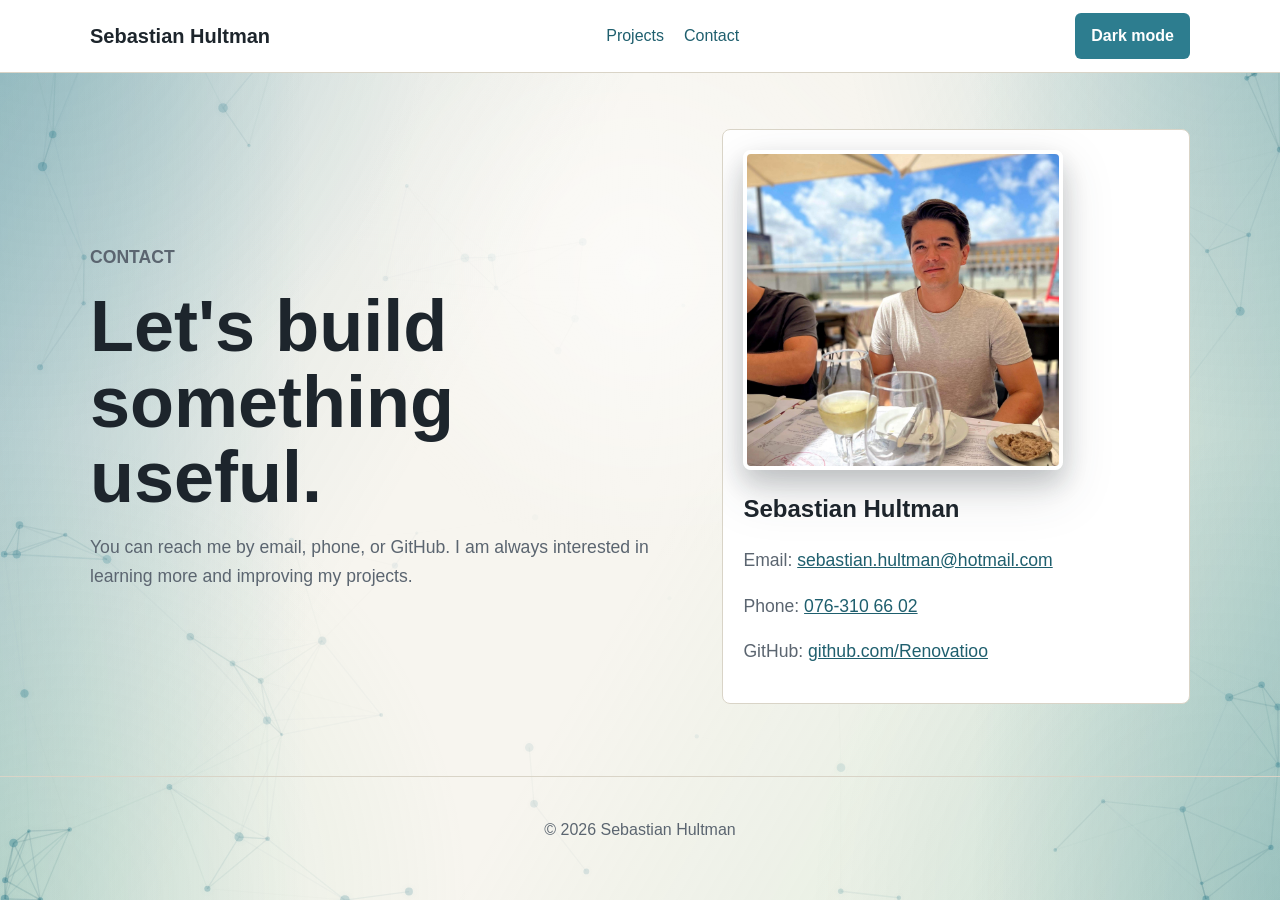
==== Codecademy/portfolio-projects/personal-portfolio-website/contact.html @ b61be83e "Balance contact footer spacing" ====
<!DOCTYPE html>
<html lang="en">
<head>
  <meta charset="UTF-8">
  <meta name="viewport" content="width=device-width, initial-scale=1.0">
  <title>Contact | Sebastian Hultman Portfolio</title>
  <link rel="stylesheet" href="styles.css?v=contact-footer-balance">
</head>
<body>
  <canvas id="background-canvas" aria-hidden="true"></canvas>

  <header>
    <nav>
      <a class="logo" href="index.html">Sebastian Hultman</a>
      <ul>
        <li><a href="index.html#projects">Projects</a></li>
        <li><a href="contact.html">Contact</a></li>
      </ul>
      <button id="theme-toggle" type="button">Dark mode</button>
    </nav>
  </header>

  <main>
    <section class="contact-page">
      <div>
        <p class="eyebrow">Contact</p>
        <h1>Let's build something useful.</h1>
        <p>
          You can reach me by email, phone, or GitHub. I am always interested
          in learning more and improving my projects.
        </p>
      </div>

      <div class="contact-card">
        <img class="profile-photo" src="images/sebastian-profile.png" alt="Portrait of Sebastian Hultman">
        <h2>Sebastian Hultman</h2>
        <p>Email: <a href="mailto:sebastian.hultman@hotmail.com">sebastian.hultman@hotmail.com</a></p>
        <p>Phone: <a href="tel:+46763106602">076-310 66 02</a></p>
        <p>GitHub: <a href="https://github.com/Renovatioo">github.com/Renovatioo</a></p>
      </div>
    </section>
  </main>

  <footer>
    <p>&copy; 2026 Sebastian Hultman</p>
  </footer>

  <script src="script.js?v=contact-footer-balance"></script>
</body>
</html>
---- Codecademy/portfolio-projects/personal-portfolio-website/styles.css ----
:root {
  --background: #f7f5ef;
  --surface: #ffffff;
  --text: #1d252c;
  --muted: #5b6570;
  --accent: #2d7d8f;
  --accent-dark: #1f5f6e;
  --line: #d9d4c7;
}

body.dark {
  --background: #182025;
  --surface: #232d33;
  --text: #f4f0e8;
  --muted: #c3c9c8;
  --accent: #8fcf9f;
  --accent-dark: #b8dfc1;
  --line: #3a454b;
}

* {
  box-sizing: border-box;
}

body {
  margin: 0;
  background: var(--background);
  color: var(--text);
  font-family: Arial, Helvetica, sans-serif;
  line-height: 1.6;
  transition: background 0.3s ease, color 0.3s ease;
}

#background-canvas {
  position: fixed;
  inset: 0;
  width: 100%;
  height: 100%;
  pointer-events: none;
  z-index: -1;
}

body::before {
  content: "";
  position: fixed;
  inset: 0;
  background:
    radial-gradient(circle at 50% 30%, rgba(255, 255, 255, 0.58), transparent 32%),
    radial-gradient(circle at 0 0, rgba(45, 125, 143, 0.22), transparent 28%),
    radial-gradient(circle at 100% 0, rgba(45, 125, 143, 0.2), transparent 28%),
    radial-gradient(circle at 0 100%, rgba(143, 207, 159, 0.2), transparent 30%),
    radial-gradient(circle at 100% 100%, rgba(45, 125, 143, 0.18), transparent 30%),
    linear-gradient(90deg, rgba(45, 125, 143, 0.24), transparent 24%, transparent 76%, rgba(45, 125, 143, 0.24)),
    linear-gradient(120deg, rgba(45, 125, 143, 0.19), transparent 38%),
    linear-gradient(300deg, rgba(143, 207, 159, 0.24), transparent 46%);
  pointer-events: none;
  z-index: -2;
}

body.dark::before {
  background:
    radial-gradient(circle at 50% 30%, rgba(255, 255, 255, 0.08), transparent 34%),
    radial-gradient(circle at 0 0, rgba(45, 125, 143, 0.24), transparent 30%),
    radial-gradient(circle at 100% 0, rgba(45, 125, 143, 0.22), transparent 30%),
    radial-gradient(circle at 0 100%, rgba(143, 207, 159, 0.14), transparent 32%),
    radial-gradient(circle at 100% 100%, rgba(45, 125, 143, 0.2), transparent 32%),
    linear-gradient(90deg, rgba(45, 125, 143, 0.22), transparent 24%, transparent 76%, rgba(45, 125, 143, 0.22)),
    linear-gradient(120deg, rgba(143, 207, 159, 0.12), transparent 38%),
    linear-gradient(300deg, rgba(45, 125, 143, 0.16), transparent 46%);
}

header {
  background: var(--surface);
  border-bottom: 1px solid var(--line);
  position: sticky;
  top: 0;
  z-index: 10;
}

nav {
  width: min(1100px, 92%);
  margin: 0 auto;
  min-height: 72px;
  display: flex;
  align-items: center;
  justify-content: space-between;
  gap: 24px;
}

.logo {
  color: var(--text);
  font-size: 1.25rem;
  font-weight: bold;
  text-decoration: none;
}

nav ul {
  display: flex;
  gap: 20px;
  margin: 0;
  padding: 0;
  list-style: none;
}

a {
  color: var(--accent-dark);
}

nav a {
  text-decoration: none;
}

nav a:hover,
.contact-card a:hover {
  text-decoration: underline;
}

button,
.button {
  border: 0;
  border-radius: 6px;
  background: var(--accent);
  color: white;
  cursor: pointer;
  display: inline-block;
  font: inherit;
  font-weight: bold;
  padding: 10px 16px;
  text-decoration: none;
  transition: background 0.2s ease, transform 0.2s ease;
}

button:hover,
.button:hover {
  background: var(--accent-dark);
  transform: translateY(-2px);
}

.hero,
.contact-page {
  width: min(1100px, 92%);
  margin: 0 auto;
  min-height: 70vh;
  display: grid;
  grid-template-columns: 1fr 0.8fr;
  align-items: center;
  gap: 48px;
  padding: 56px 0;
}

.contact-page {
  padding-bottom: 72px;
}

.hero h1,
.contact-page h1 {
  max-width: 720px;
  margin: 0;
  font-size: clamp(2.25rem, 6vw, 4.5rem);
  line-height: 1.05;
}

.hero p,
.contact-page p {
  max-width: 620px;
  color: var(--muted);
  font-size: 1.1rem;
}

.eyebrow {
  color: var(--accent-dark);
  font-weight: bold;
  letter-spacing: 0;
  text-transform: uppercase;
}

.hero img,
.contact-card img {
  width: 100%;
  max-width: 420px;
  filter: drop-shadow(0 18px 24px rgba(29, 37, 44, 0.16));
  transition: transform 0.3s ease;
}

.contact-card .profile-photo {
  aspect-ratio: 1;
  border: 4px solid var(--surface);
  border-radius: 8px;
  box-shadow: 0 12px 24px rgba(29, 37, 44, 0.18);
  display: block;
  max-width: 320px;
  object-fit: cover;
  object-position: 66% 34%;
}

.hero img:hover,
.contact-card img:hover {
  transform: translateY(-6px) rotate(1deg);
}

.about,
.projects {
  width: min(1100px, 92%);
  margin: 0 auto;
}

.about {
  padding: 12px 0 48px;
}

.about h2 {
  font-size: 2rem;
  margin: 0 0 16px;
}

.about p {
  max-width: 760px;
  color: var(--muted);
}

.projects {
  padding: 32px 0 72px;
}

.projects h2 {
  font-size: 2rem;
  margin-bottom: 24px;
}

.project-grid {
  display: grid;
  grid-template-columns: repeat(3, 1fr);
  gap: 20px;
}

.project-card,
.contact-card {
  background: var(--surface);
  border: 1px solid var(--line);
  border-radius: 8px;
  overflow: hidden;
  transition: box-shadow 0.25s ease, transform 0.25s ease;
}

.project-card:hover,
.contact-card:hover {
  box-shadow: 0 16px 32px rgba(29, 37, 44, 0.14);
  transform: translateY(-6px);
}

.project-card div,
.contact-card {
  padding: 20px;
}

.project-card img {
  width: 100%;
  display: block;
  transition: transform 0.3s ease;
}

.project-card:hover img {
  transform: scale(1.04);
}

.project-card h3,
.contact-card h2 {
  margin-bottom: 8px;
}

.tech {
  color: var(--accent-dark);
  font-weight: bold;
}

.contact-card {
  overflow-wrap: anywhere;
}

footer {
  border-top: 1px solid var(--line);
  color: var(--muted);
  padding: 24px;
  text-align: center;
}

@media (max-width: 800px) {
  nav,
  nav ul {
    flex-wrap: wrap;
  }

  .hero,
  .contact-page,
  .project-grid {
    grid-template-columns: 1fr;
  }

  .hero,
  .contact-page {
    min-height: auto;
    padding: 40px 0;
  }
}

@media (max-width: 520px) {
  nav {
    align-items: flex-start;
    flex-direction: column;
    padding: 18px 0;
  }

  nav ul {
    gap: 14px;
  }

  button,
  .button {
    width: 100%;
    text-align: center;
  }
}

@media (prefers-reduced-motion: reduce) {
  *,
  *::before,
  *::after {
    scroll-behavior: auto !important;
    transition: none !important;
  }

  .hero img:hover,
  .contact-card img:hover,
  .project-card:hover,
  .project-card:hover img,
  button:hover,
  .button:hover {
    transform: none;
  }
}
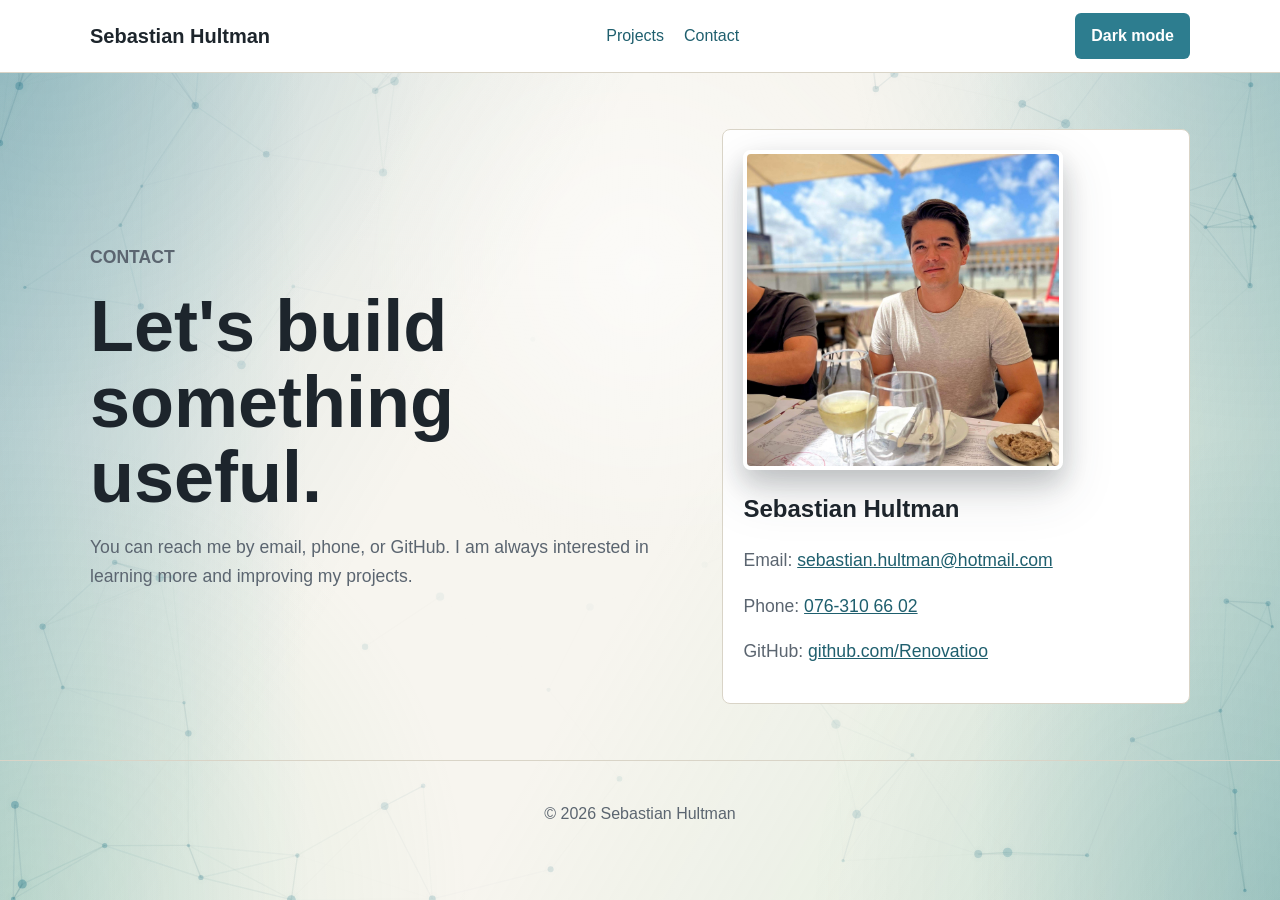
==== commit c039e870: "Slim contact footer spacing" ====
--- a/Codecademy/portfolio-projects/personal-portfolio-website/contact.html
+++ b/Codecademy/portfolio-projects/personal-portfolio-website/contact.html
@@ -4,7 +4,7 @@
   <meta charset="UTF-8">
   <meta name="viewport" content="width=device-width, initial-scale=1.0">
   <title>Contact | Sebastian Hultman Portfolio</title>
-  <link rel="stylesheet" href="styles.css?v=contact-footer-balance">
+  <link rel="stylesheet" href="styles.css?v=contact-footer-slim">
 </head>
 <body>
   <canvas id="background-canvas" aria-hidden="true"></canvas>
@@ -45,6 +45,6 @@
     <p>&copy; 2026 Sebastian Hultman</p>
   </footer>
 
-  <script src="script.js?v=contact-footer-balance"></script>
+  <script src="script.js?v=contact-footer-slim"></script>
 </body>
 </html>
--- a/Codecademy/portfolio-projects/personal-portfolio-website/styles.css
+++ b/Codecademy/portfolio-projects/personal-portfolio-website/styles.css
@@ -148,10 +148,6 @@
   padding: 56px 0;
 }
 
-.contact-page {
-  padding-bottom: 72px;
-}
-
 .hero h1,
 .contact-page h1 {
   max-width: 720px;
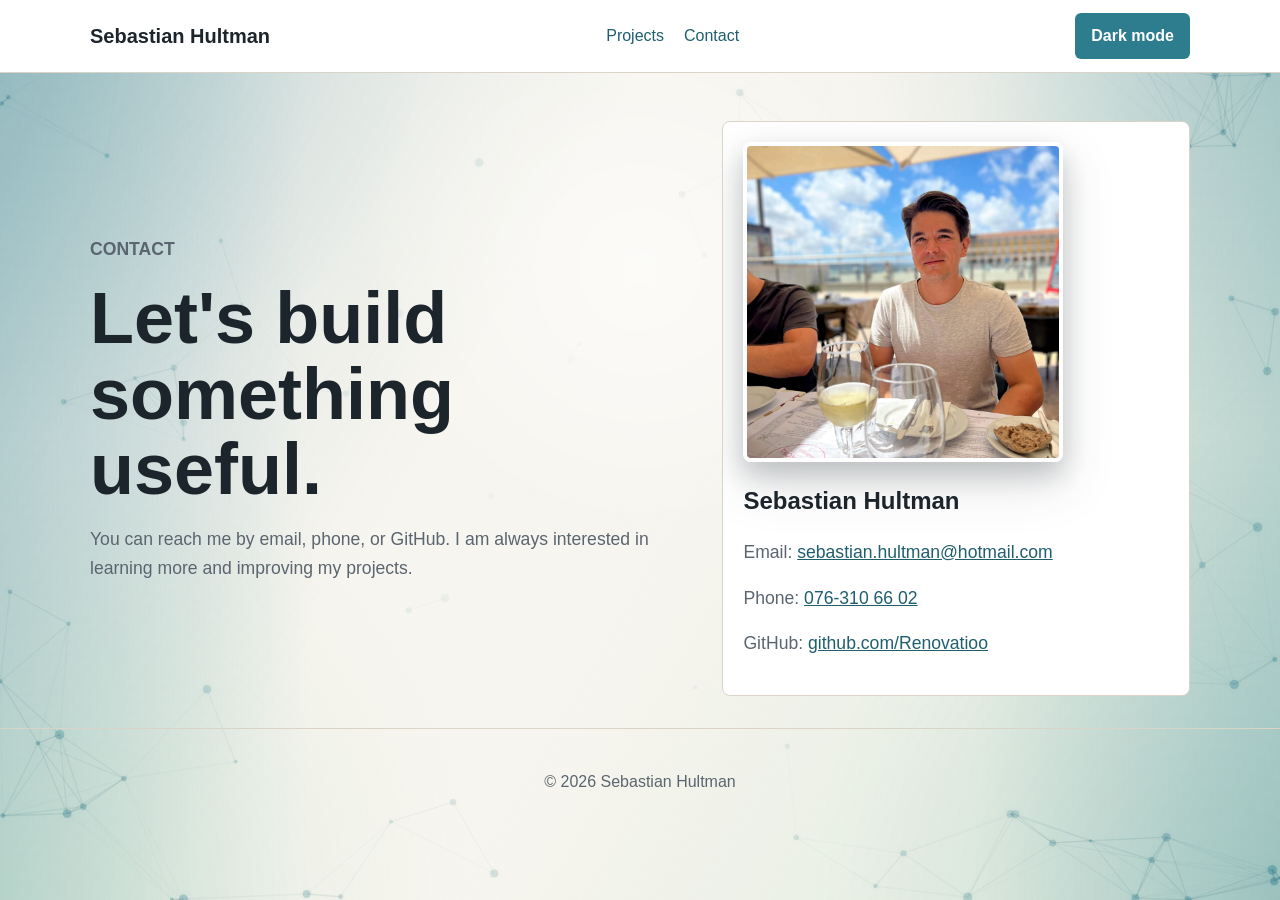
==== commit d5c90a8c: "Compact contact page footer area" ====
--- a/Codecademy/portfolio-projects/personal-portfolio-website/contact.html
+++ b/Codecademy/portfolio-projects/personal-portfolio-website/contact.html
@@ -4,7 +4,7 @@
   <meta charset="UTF-8">
   <meta name="viewport" content="width=device-width, initial-scale=1.0">
   <title>Contact | Sebastian Hultman Portfolio</title>
-  <link rel="stylesheet" href="styles.css?v=contact-footer-slim">
+  <link rel="stylesheet" href="styles.css?v=contact-compact-section">
 </head>
 <body>
   <canvas id="background-canvas" aria-hidden="true"></canvas>
@@ -45,6 +45,6 @@
     <p>&copy; 2026 Sebastian Hultman</p>
   </footer>
 
-  <script src="script.js?v=contact-footer-slim"></script>
+  <script src="script.js?v=contact-compact-section"></script>
 </body>
 </html>
--- a/Codecademy/portfolio-projects/personal-portfolio-website/styles.css
+++ b/Codecademy/portfolio-projects/personal-portfolio-website/styles.css
@@ -140,12 +140,19 @@
 .contact-page {
   width: min(1100px, 92%);
   margin: 0 auto;
-  min-height: 70vh;
   display: grid;
   grid-template-columns: 1fr 0.8fr;
   align-items: center;
   gap: 48px;
   padding: 56px 0;
+}
+
+.hero {
+  min-height: 70vh;
+}
+
+.contact-page {
+  padding: 48px 0 32px;
 }
 
 .hero h1,
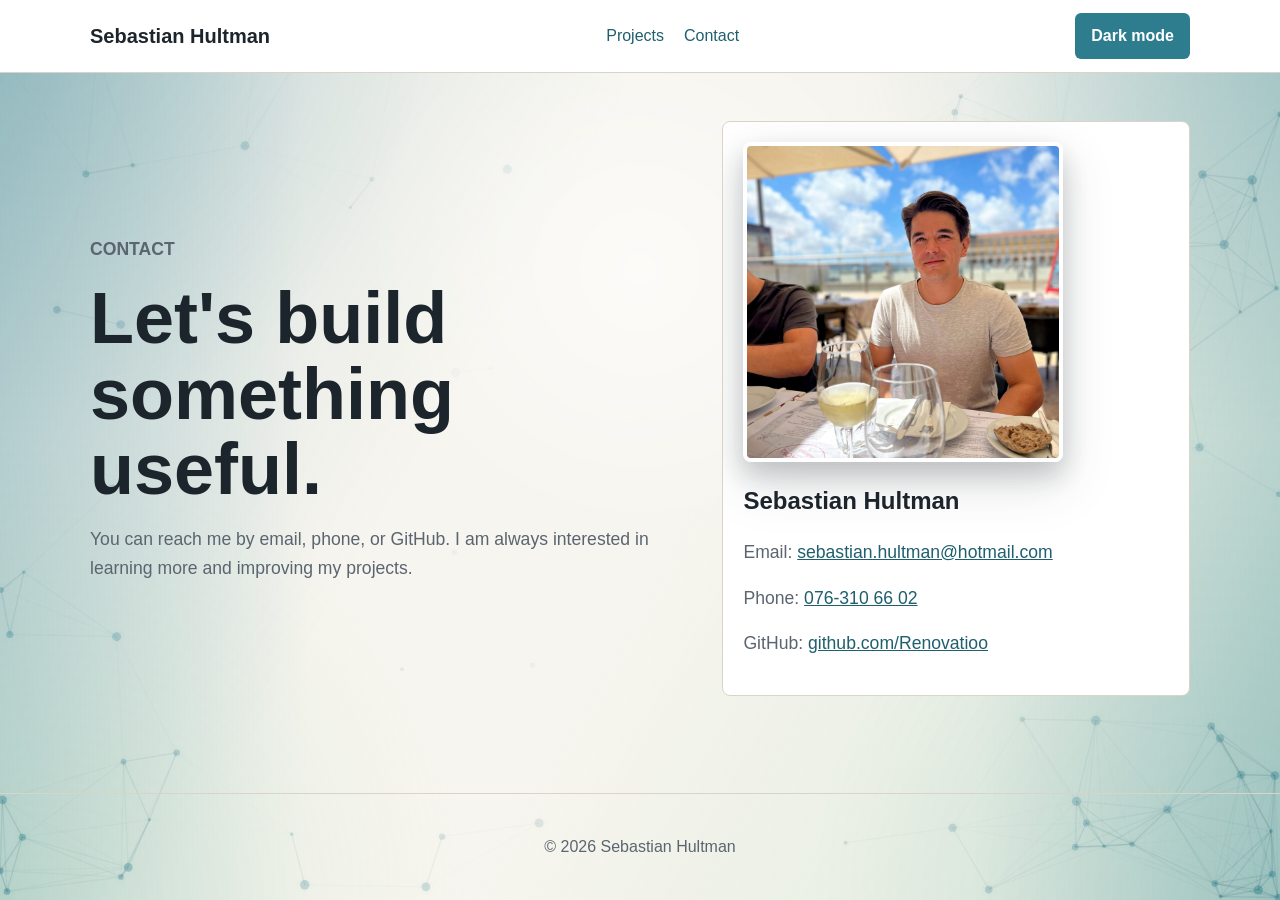
==== commit 525b949c: "Keep footer at bottom on short pages" ====
--- a/Codecademy/portfolio-projects/personal-portfolio-website/contact.html
+++ b/Codecademy/portfolio-projects/personal-portfolio-website/contact.html
@@ -4,7 +4,7 @@
   <meta charset="UTF-8">
   <meta name="viewport" content="width=device-width, initial-scale=1.0">
   <title>Contact | Sebastian Hultman Portfolio</title>
-  <link rel="stylesheet" href="styles.css?v=contact-compact-section">
+  <link rel="stylesheet" href="styles.css?v=footer-bottom-layout">
 </head>
 <body>
   <canvas id="background-canvas" aria-hidden="true"></canvas>
@@ -45,6 +45,6 @@
     <p>&copy; 2026 Sebastian Hultman</p>
   </footer>
 
-  <script src="script.js?v=contact-compact-section"></script>
+  <script src="script.js?v=footer-bottom-layout"></script>
 </body>
 </html>
--- a/Codecademy/portfolio-projects/personal-portfolio-website/styles.css
+++ b/Codecademy/portfolio-projects/personal-portfolio-website/styles.css
@@ -26,9 +26,16 @@
   margin: 0;
   background: var(--background);
   color: var(--text);
+  display: flex;
+  flex-direction: column;
   font-family: Arial, Helvetica, sans-serif;
   line-height: 1.6;
+  min-height: 100vh;
   transition: background 0.3s ease, color 0.3s ease;
+}
+
+main {
+  flex: 1;
 }
 
 #background-canvas {
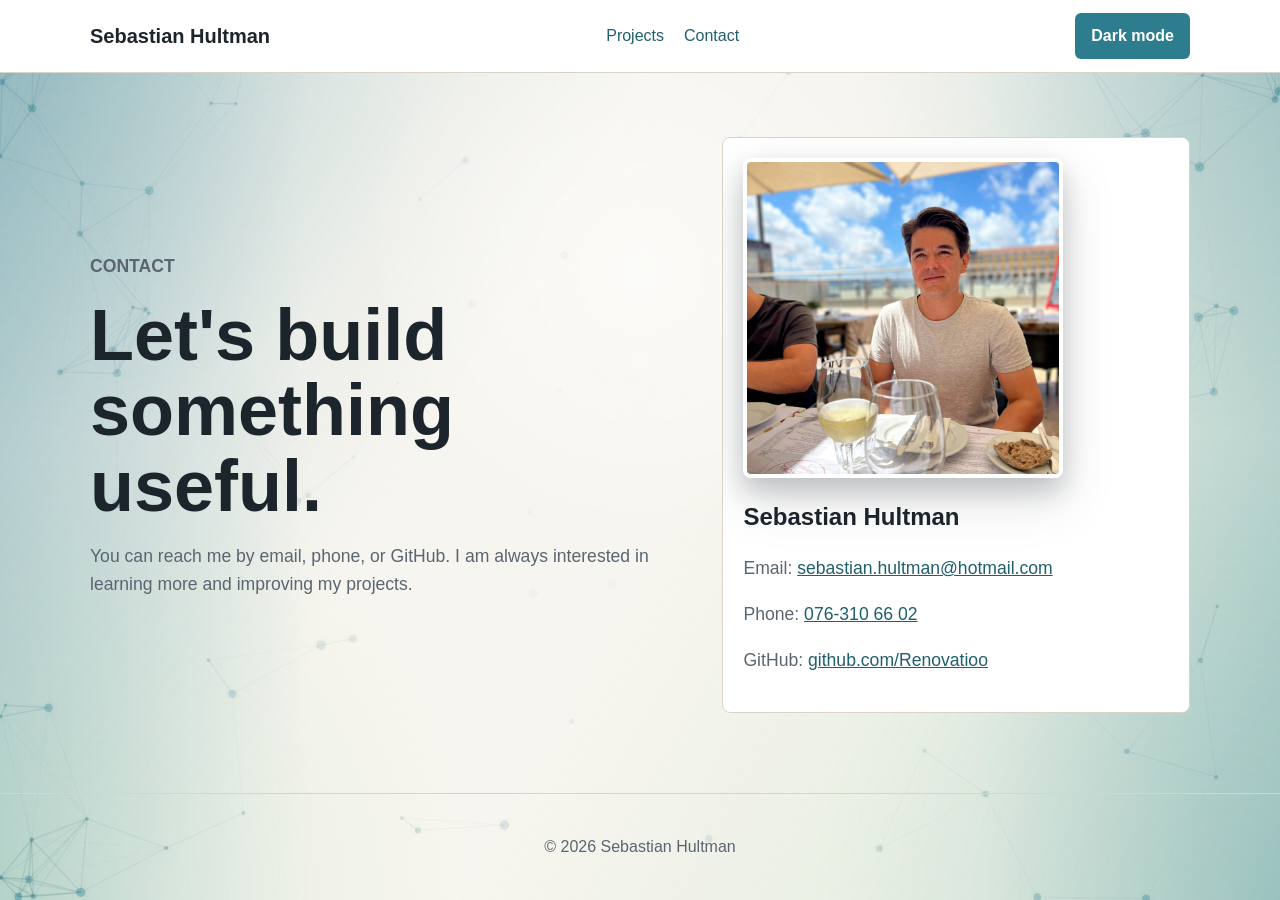
==== commit b1318ebf: "Fill contact page before footer" ====
--- a/Codecademy/portfolio-projects/personal-portfolio-website/contact.html
+++ b/Codecademy/portfolio-projects/personal-portfolio-website/contact.html
@@ -4,7 +4,7 @@
   <meta charset="UTF-8">
   <meta name="viewport" content="width=device-width, initial-scale=1.0">
   <title>Contact | Sebastian Hultman Portfolio</title>
-  <link rel="stylesheet" href="styles.css?v=footer-bottom-layout">
+  <link rel="stylesheet" href="styles.css?v=contact-page-fill">
 </head>
 <body>
   <canvas id="background-canvas" aria-hidden="true"></canvas>
@@ -45,6 +45,6 @@
     <p>&copy; 2026 Sebastian Hultman</p>
   </footer>
 
-  <script src="script.js?v=footer-bottom-layout"></script>
+  <script src="script.js?v=contact-page-fill"></script>
 </body>
 </html>
--- a/Codecademy/portfolio-projects/personal-portfolio-website/styles.css
+++ b/Codecademy/portfolio-projects/personal-portfolio-website/styles.css
@@ -26,16 +26,9 @@
   margin: 0;
   background: var(--background);
   color: var(--text);
-  display: flex;
-  flex-direction: column;
   font-family: Arial, Helvetica, sans-serif;
   line-height: 1.6;
-  min-height: 100vh;
   transition: background 0.3s ease, color 0.3s ease;
-}
-
-main {
-  flex: 1;
 }
 
 #background-canvas {
@@ -159,7 +152,8 @@
 }
 
 .contact-page {
-  padding: 48px 0 32px;
+  min-height: calc(100vh - 180px);
+  padding: 56px 0 72px;
 }
 
 .hero h1,
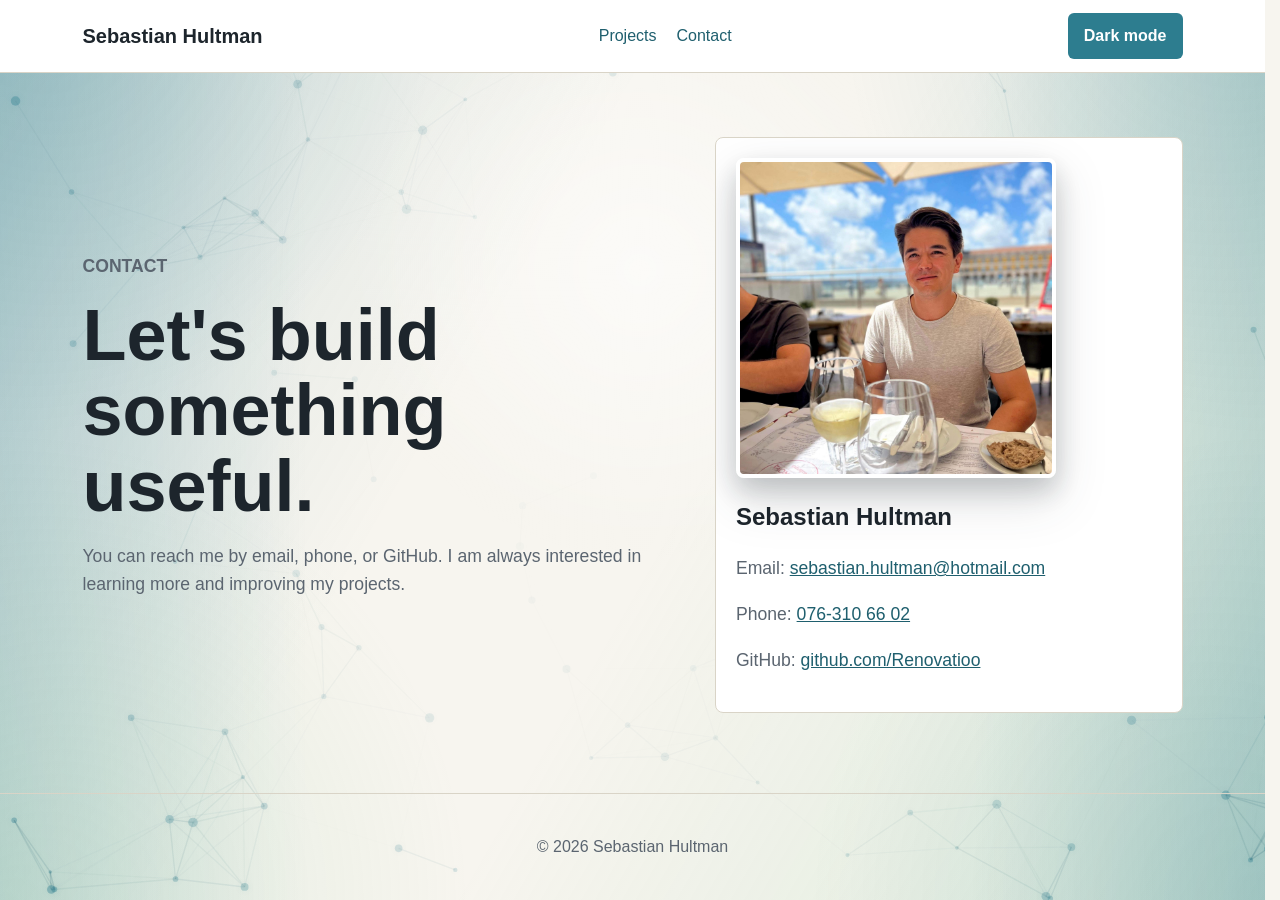
==== commit 19cbaf66: "Stabilize shared header layout" ====
--- a/Codecademy/portfolio-projects/personal-portfolio-website/contact.html
+++ b/Codecademy/portfolio-projects/personal-portfolio-website/contact.html
@@ -4,7 +4,7 @@
   <meta charset="UTF-8">
   <meta name="viewport" content="width=device-width, initial-scale=1.0">
   <title>Contact | Sebastian Hultman Portfolio</title>
-  <link rel="stylesheet" href="styles.css?v=contact-page-fill">
+  <link rel="stylesheet" href="styles.css?v=stable-shared-layout">
 </head>
 <body>
   <canvas id="background-canvas" aria-hidden="true"></canvas>
@@ -45,6 +45,6 @@
     <p>&copy; 2026 Sebastian Hultman</p>
   </footer>
 
-  <script src="script.js?v=contact-page-fill"></script>
+  <script src="script.js?v=stable-shared-layout"></script>
 </body>
 </html>
--- a/Codecademy/portfolio-projects/personal-portfolio-website/styles.css
+++ b/Codecademy/portfolio-projects/personal-portfolio-website/styles.css
@@ -20,6 +20,10 @@
 
 * {
   box-sizing: border-box;
+}
+
+html {
+  scrollbar-gutter: stable;
 }
 
 body {
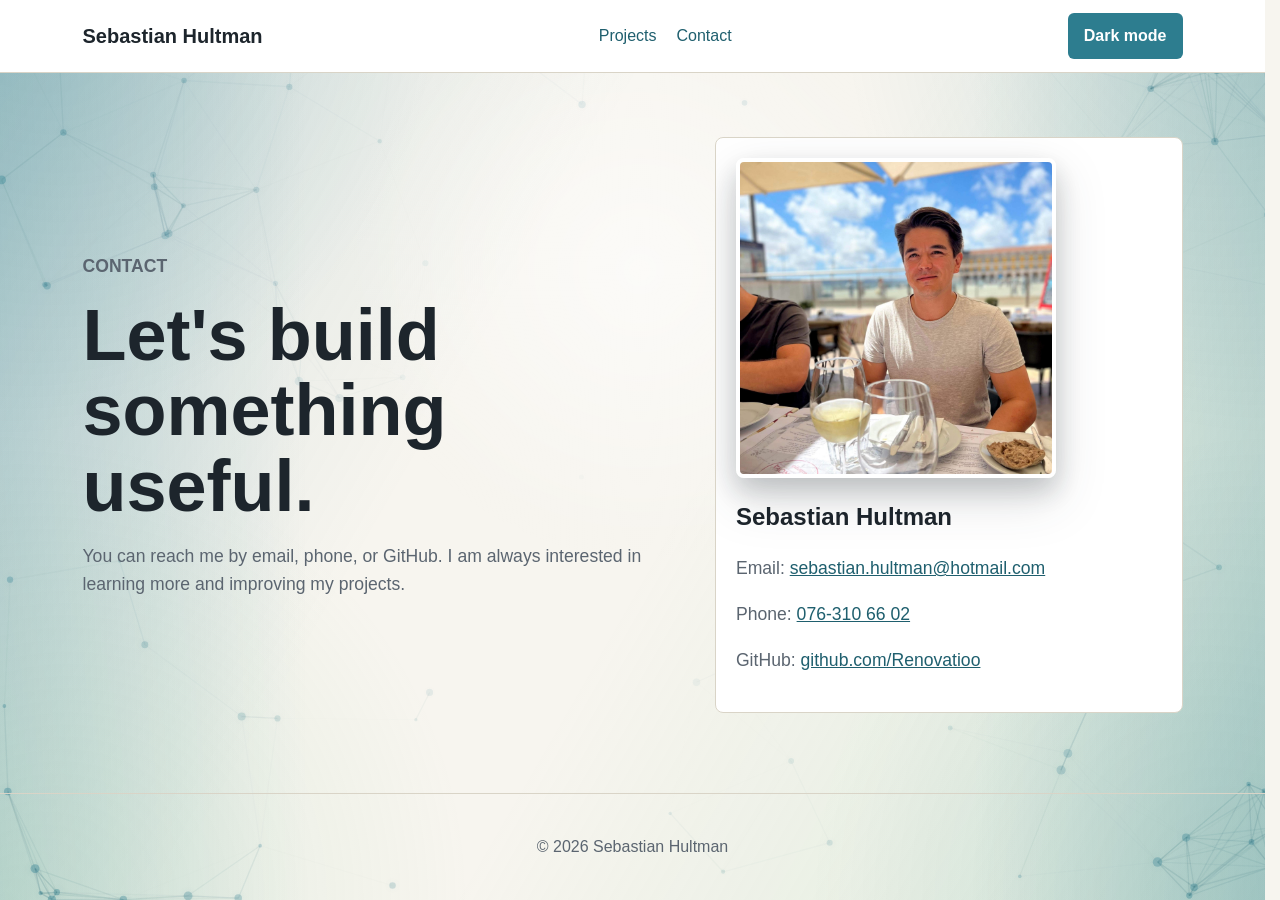
==== commit 1cc6d0c3: "Document portfolio structure for future work" ====
--- a/Codecademy/portfolio-projects/personal-portfolio-website/contact.html
+++ b/Codecademy/portfolio-projects/personal-portfolio-website/contact.html
@@ -4,11 +4,14 @@
   <meta charset="UTF-8">
   <meta name="viewport" content="width=device-width, initial-scale=1.0">
   <title>Contact | Sebastian Hultman Portfolio</title>
-  <link rel="stylesheet" href="styles.css?v=stable-shared-layout">
+  <!-- Update the query string when CSS changes so GitHub Pages/Chrome do not serve an old cached file. -->
+  <link rel="stylesheet" href="styles.css?v=docs-pass">
 </head>
 <body>
+  <!-- Decorative animated background. It is hidden from screen readers and controlled from script.js. -->
   <canvas id="background-canvas" aria-hidden="true"></canvas>
 
+  <!-- Shared site header. Keep this markup in sync with index.html until the site uses templates. -->
   <header>
     <nav>
       <a class="logo" href="index.html">Sebastian Hultman</a>
@@ -21,6 +24,7 @@
   </header>
 
   <main>
+    <!-- Contact is intentionally its own page, but uses the same grid rhythm as the home hero. -->
     <section class="contact-page">
       <div>
         <p class="eyebrow">Contact</p>
@@ -41,10 +45,12 @@
     </section>
   </main>
 
+  <!-- Shared footer. Keep this markup in sync with index.html until the site uses templates. -->
   <footer>
     <p>&copy; 2026 Sebastian Hultman</p>
   </footer>
 
-  <script src="script.js?v=stable-shared-layout"></script>
+  <!-- Update the query string when JavaScript changes for the same cache reason as the CSS link. -->
+  <script src="script.js?v=docs-pass"></script>
 </body>
 </html>
--- a/Codecademy/portfolio-projects/personal-portfolio-website/styles.css
+++ b/Codecademy/portfolio-projects/personal-portfolio-website/styles.css
@@ -1,4 +1,5 @@
 :root {
+  /* Site theme tokens. Change colors here before touching individual components. */
   --background: #f7f5ef;
   --surface: #ffffff;
   --text: #1d252c;
@@ -9,6 +10,7 @@
 }
 
 body.dark {
+  /* Dark mode uses the same variable names so components do not need separate dark styles. */
   --background: #182025;
   --surface: #232d33;
   --text: #f4f0e8;
@@ -23,6 +25,7 @@
 }
 
 html {
+  /* Prevents the centered header from shifting when switching between pages with/without scrollbars. */
   scrollbar-gutter: stable;
 }
 
@@ -36,6 +39,7 @@
 }
 
 #background-canvas {
+  /* Canvas sits behind every section and never captures mouse/keyboard interaction. */
   position: fixed;
   inset: 0;
   width: 100%;
@@ -45,6 +49,7 @@
 }
 
 body::before {
+  /* Static color wash behind the animated canvas. Corners carry more color; center stays calm for text. */
   content: "";
   position: fixed;
   inset: 0;
@@ -74,6 +79,7 @@
 }
 
 header {
+  /* Header remains visible during scroll and is shared by all pages. */
   background: var(--surface);
   border-bottom: 1px solid var(--line);
   position: sticky;
@@ -142,6 +148,7 @@
 
 .hero,
 .contact-page {
+  /* Reusable two-column page intro layout. Home and contact customize height separately below. */
   width: min(1100px, 92%);
   margin: 0 auto;
   display: grid;
@@ -152,10 +159,12 @@
 }
 
 .hero {
+  /* Home page hero should feel spacious. Contact is shorter and defined separately. */
   min-height: 70vh;
 }
 
 .contact-page {
+  /* Keeps the contact page from creating a large empty band above or below the footer. */
   min-height: calc(100vh - 180px);
   padding: 56px 0 72px;
 }
@@ -191,6 +200,7 @@
 }
 
 .contact-card .profile-photo {
+  /* Crop the real profile image consistently without editing the source photo. */
   aspect-ratio: 1;
   border: 4px solid var(--surface);
   border-radius: 8px;
@@ -227,6 +237,7 @@
 }
 
 .projects {
+  /* Bottom padding is part of the project section, not the footer. */
   padding: 32px 0 72px;
 }
 
@@ -293,6 +304,7 @@
 }
 
 @media (max-width: 800px) {
+  /* Tablet/mobile: stack the two-column layouts and let content define height. */
   nav,
   nav ul {
     flex-wrap: wrap;
@@ -330,6 +342,7 @@
 }
 
 @media (prefers-reduced-motion: reduce) {
+  /* Respect users who prefer less motion; script.js also stops the canvas animation. */
   *,
   *::before,
   *::after {
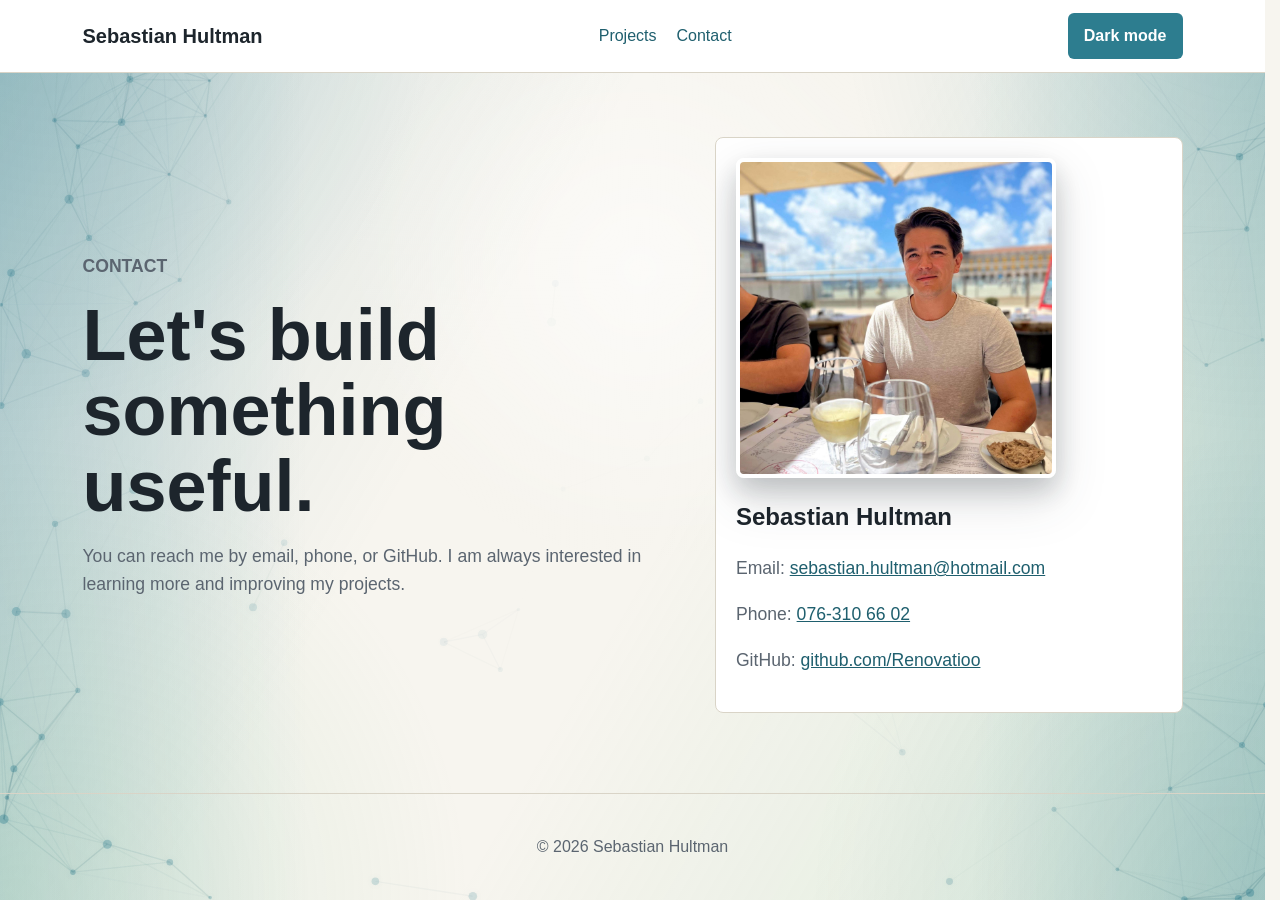
==== commit 35929b9d: "Render shared portfolio layout from one source" ====
--- a/Codecademy/portfolio-projects/personal-portfolio-website/contact.html
+++ b/Codecademy/portfolio-projects/personal-portfolio-website/contact.html
@@ -5,23 +5,14 @@
   <meta name="viewport" content="width=device-width, initial-scale=1.0">
   <title>Contact | Sebastian Hultman Portfolio</title>
   <!-- Update the query string when CSS changes so GitHub Pages/Chrome do not serve an old cached file. -->
-  <link rel="stylesheet" href="styles.css?v=docs-pass">
+  <link rel="stylesheet" href="styles.css?v=shared-layout">
 </head>
 <body>
   <!-- Decorative animated background. It is hidden from screen readers and controlled from script.js. -->
   <canvas id="background-canvas" aria-hidden="true"></canvas>
 
-  <!-- Shared site header. Keep this markup in sync with index.html until the site uses templates. -->
-  <header>
-    <nav>
-      <a class="logo" href="index.html">Sebastian Hultman</a>
-      <ul>
-        <li><a href="index.html#projects">Projects</a></li>
-        <li><a href="contact.html">Contact</a></li>
-      </ul>
-      <button id="theme-toggle" type="button">Dark mode</button>
-    </nav>
-  </header>
+  <!-- Shared header is rendered from script.js so all pages use one navigation source. -->
+  <div id="site-header"></div>
 
   <main>
     <!-- Contact is intentionally its own page, but uses the same grid rhythm as the home hero. -->
@@ -45,12 +36,10 @@
     </section>
   </main>
 
-  <!-- Shared footer. Keep this markup in sync with index.html until the site uses templates. -->
-  <footer>
-    <p>&copy; 2026 Sebastian Hultman</p>
-  </footer>
+  <!-- Shared footer is rendered from script.js for the same reason as the header. -->
+  <div id="site-footer"></div>
 
   <!-- Update the query string when JavaScript changes for the same cache reason as the CSS link. -->
-  <script src="script.js?v=docs-pass"></script>
+  <script src="script.js?v=shared-layout"></script>
 </body>
 </html>
